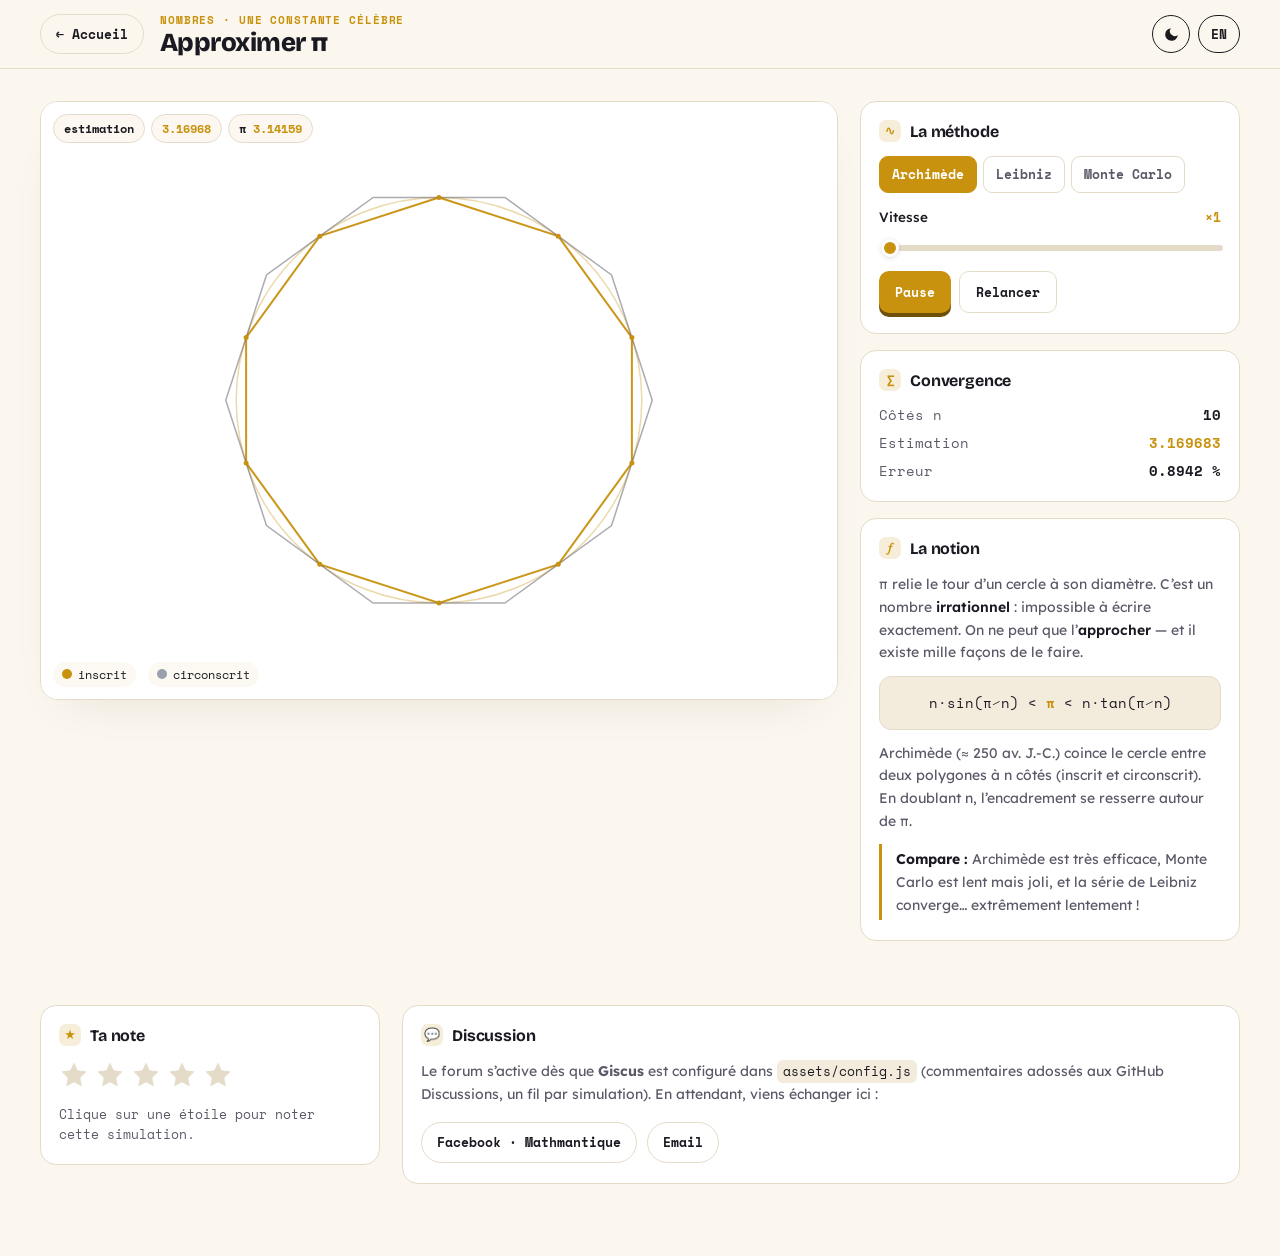
==== artifacts/approximation-pi/index.html @ d7e8f702 "maj 2" ====
<!DOCTYPE html>
<html lang="fr" data-theme="light">
<head>
<meta charset="UTF-8" />
<meta name="viewport" content="width=device-width, initial-scale=1.0" />
<title>Approximer π · antsamath</title>
<script>document.documentElement.dataset.theme=localStorage.getItem("antsamath-theme")||"light";document.documentElement.lang=localStorage.getItem("antsamath-lang")||"fr";</script>
<link rel="preconnect" href="https://fonts.googleapis.com" />
<link rel="preconnect" href="https://fonts.gstatic.com" crossorigin />
<link href="https://fonts.googleapis.com/css2?family=Bricolage+Grotesque:opsz,wght@12..96,500;12..96,700;12..96,800&family=Lexend:wght@300;400;500;600&family=Space+Mono:wght@400;700&display=swap" rel="stylesheet" />
<link rel="stylesheet" href="../../assets/theme-a.css" />
<link rel="stylesheet" href="../../assets/artifact.css" />
<style>
  body { --accent: #C9920E; }
  html[data-theme="dark"] body { --accent: #F4C20D; }
</style>
</head>
<body>
  <header class="art-nav">
    <a class="back" href="../../index.html">← <span data-fr="Accueil" data-en="Home">Accueil</span></a>
    <div class="art-head">
      <div class="tag" data-fr="Nombres · Une constante célèbre" data-en="Numbers · A famous constant">Nombres · Une constante célèbre</div>
      <h1 data-fr="Approximer π" data-en="Approximating π">Approximer π</h1>
    </div>
    <div class="art-tools">
      <button class="themebtn" type="button"></button>
      <button class="langbtn" type="button">EN</button>
    </div>
  </header>

  <main class="art-main">
    <div class="stage-wrap">
      <div class="stage">
        <canvas id="cv"></canvas>
        <div class="readouts">
          <span class="pill" data-fr="estimation" data-en="estimate">estimation</span><span class="pill"><b id="r-est">—</b></span>
          <span class="pill">π <b id="r-pi">3.14159</b></span>
        </div>
        <div class="legend" id="legend"></div>
      </div>
    </div>

    <aside class="panel">
      <div class="block">
        <h3><span class="ic">∿</span><span data-fr="La méthode" data-en="The method">La méthode</span></h3>
        <div class="seg" id="methods">
          <button data-m="archi" class="on" data-fr="Archimède" data-en="Archimedes">Archimède</button>
          <button data-m="leibniz" data-fr="Leibniz" data-en="Leibniz">Leibniz</button>
          <button data-m="mc" data-fr="Monte Carlo" data-en="Monte Carlo">Monte Carlo</button>
        </div>
        <div class="ctrl" style="margin-top:14px">
          <label><span data-fr="Vitesse" data-en="Speed">Vitesse</span><span class="val" id="v-speed">×1</span></label>
          <input type="range" id="s-speed" min="1" max="20" step="1" value="1" />
        </div>
        <div class="btnrow">
          <button class="mini primary" id="btn-play" data-fr="Pause" data-en="Pause">Pause</button>
          <button class="mini ghost" id="btn-reset" data-fr="Relancer" data-en="Restart">Relancer</button>
        </div>
      </div>

      <div class="block">
        <h3><span class="ic">∑</span><span data-fr="Convergence" data-en="Convergence">Convergence</span></h3>
        <div class="kv">
          <span class="k" id="k-step-lab" data-fr="Étape" data-en="Step">Étape</span><span class="v" id="k-step">—</span>
          <span class="k" data-fr="Estimation" data-en="Estimate">Estimation</span><span class="v hot" id="k-est">—</span>
          <span class="k" data-fr="Erreur" data-en="Error">Erreur</span><span class="v" id="k-err">—</span>
        </div>
      </div>

      <div class="block lesson">
        <h3><span class="ic">𝑓</span><span data-fr="La notion" data-en="The idea">La notion</span></h3>
        <p data-fr="π relie le tour d’un cercle à son diamètre. C’est un nombre <strong>irrationnel</strong> : impossible à écrire exactement. On ne peut que l’<strong>approcher</strong> — et il existe mille façons de le faire." data-en="π links a circle’s perimeter to its diameter. It is an <strong>irrational</strong> number: impossible to write exactly. We can only <strong>approximate</strong> it — and there are countless ways." data-html="1"></p>
        <div class="fbox" id="f-method">—</div>
        <p id="method-note"></p>
        <p class="tip" data-fr="<b>Compare :</b> Archimède est très efficace, Monte Carlo est lent mais joli, et la série de Leibniz converge… extrêmement lentement !" data-en="<b>Compare:</b> Archimedes is very efficient, Monte Carlo is slow but pretty, and Leibniz’s series converges… extremely slowly!" data-html="1"></p>
      </div>
    </aside>
  </main>

  <section class="feedback-wrap" id="feedback"></section>

  <script src="../../assets/config.js"></script>
  <script src="../../assets/common.js"></script>
  <script src="sim.js"></script>
  <script src="../../assets/feedback.js"></script>
</body>
</html>
---- assets/theme-a.css ----
/* antsamath — design tokens & composants partagés (Theme A : Playground)
   Mode clair par défaut + mode sombre via html[data-theme="dark"]. */

:root {
  --bg: #FBF7EE;
  --bg-2: #F3ECDD;
  --ink: #1B1A22;
  --ink-soft: #5C5867;
  --line: #E4DBC9;
  --card: #FFFFFF;
  --thumb-base: #FFFFFF;
  --accent: #FF6B3D;
  --shadow: rgba(40, 28, 14, .14);
  --display: "Bricolage Grotesque", system-ui, sans-serif;
  --body: "Lexend", system-ui, sans-serif;
  --mono: "Space Mono", ui-monospace, monospace;
  --r: 22px;
}
html[data-theme="dark"] {
  --bg: #15131B;
  --bg-2: #1F1C27;
  --ink: #F3EFE7;
  --ink-soft: #A7A0B2;
  --line: #302B3A;
  --card: #1E1B26;
  --thumb-base: #141019;
  --accent: #FF7A4D;
  --shadow: rgba(0, 0, 0, .55);
}

* { box-sizing: border-box; }
html { scroll-behavior: smooth; }
body {
  margin: 0;
  font-family: var(--body);
  background: var(--bg);
  color: var(--ink);
  -webkit-font-smoothing: antialiased;
  overflow-x: hidden;
  transition: background .35s ease, color .35s ease;
}
a { color: inherit; text-decoration: none; }
::selection { background: color-mix(in srgb, var(--accent) 40%, transparent); }

/* ---------- NAV ---------- */
.nav {
  position: sticky; top: 0; z-index: 50;
  display: flex; align-items: center; gap: 14px;
  padding: 14px clamp(16px, 5vw, 64px);
  background: color-mix(in srgb, var(--bg) 82%, transparent);
  backdrop-filter: blur(12px);
  border-bottom: 1px solid transparent;
  transition: border-color .3s, background .3s;
}
.nav.scrolled { border-bottom-color: var(--line); }
.brand { display: flex; align-items: center; gap: 11px; font-family: var(--display); font-weight: 800; font-size: 21px; letter-spacing: -.02em; }
.brand-mark { width: 30px; height: 30px; position: relative; flex: none; }
.brand-mark .orbit { position: absolute; inset: 0; border: 2px solid var(--ink); border-radius: 50%; }
.brand-mark .sun { position: absolute; top: 50%; left: 50%; width: 9px; height: 9px; margin: -4.5px; border-radius: 50%; background: var(--accent); }
.brand-mark .moon { position: absolute; top: 50%; left: 50%; width: 6px; height: 6px; margin: -3px; border-radius: 50%; background: #2E8BFF; transform-origin: -7px center; animation: orbit 4.5s linear infinite; }
@keyframes orbit { to { transform: rotate(360deg); } }
.brand b { color: var(--accent); }
.nav-spacer { flex: 1; }
.nav-links { display: flex; align-items: center; gap: 6px; }
.nav-links a.txtlink { font-family: var(--body); font-size: 14.5px; color: var(--ink-soft); padding: 8px 12px; border-radius: 10px; transition: color .2s, background .2s; }
.nav-links a.txtlink:hover { color: var(--ink); background: var(--bg-2); }

/* toggles : langue + thème */
.langbtn, .themebtn {
  font-family: var(--mono); font-size: 12.5px; font-weight: 700;
  border: 1.5px solid var(--ink); background: transparent; color: var(--ink);
  height: 38px; padding: 0 12px; border-radius: 999px; cursor: pointer; transition: all .2s;
  display: inline-flex; align-items: center; justify-content: center;
}
.themebtn { width: 38px; padding: 0; }
.themebtn svg { width: 17px; height: 17px; display: block; }
.langbtn:hover, .themebtn:hover { background: var(--ink); color: var(--bg); }
.gh { display: inline-grid; place-items: center; width: 38px; height: 38px; border-radius: 999px; border: 1.5px solid var(--line); color: var(--ink); transition: all .2s; }
.gh:hover { border-color: var(--ink); transform: rotate(-8deg); }
.gh svg { width: 18px; height: 18px; }

/* ---------- BOUTONS ---------- */
.btn {
  display: inline-flex; align-items: center; gap: 10px;
  font-family: var(--display); font-weight: 700; font-size: 16px;
  padding: 14px 24px; border-radius: 999px; cursor: pointer; border: 0;
  transition: transform .15s, box-shadow .2s; text-align: left;
}
.btn-primary { background: var(--ink); color: var(--bg); box-shadow: 0 8px 0 0 color-mix(in srgb, var(--accent) 70%, var(--ink)); }
.btn-primary:hover { transform: translateY(-2px); box-shadow: 0 10px 0 0 color-mix(in srgb, var(--accent) 70%, var(--ink)); }
.btn-primary:active { transform: translateY(4px); box-shadow: 0 2px 0 0 color-mix(in srgb, var(--accent) 70%, var(--ink)); }
.btn-ghost { background: transparent; color: var(--ink); border: 1.5px solid var(--line); }
.btn-ghost:hover { border-color: var(--ink); transform: translateY(-2px); }

/* ---------- CHIPS / FILTRES ---------- */
.filters { display: flex; flex-wrap: wrap; gap: 9px; }
.chip {
  font-family: var(--mono); font-size: 13px; font-weight: 700;
  padding: 9px 16px; border-radius: 999px; cursor: pointer;
  border: 1.5px solid var(--line); background: var(--card); color: var(--ink-soft);
  transition: all .18s;
}
.chip:hover { border-color: var(--ink); color: var(--ink); }
.chip.active { background: var(--ink); color: var(--bg); border-color: var(--ink); }

/* ---------- CARTE D'ARTEFACT ---------- */
.grid { display: grid; grid-template-columns: repeat(auto-fill, minmax(280px, 1fr)); gap: 22px; }
.card {
  display: flex; flex-direction: column; background: var(--card);
  border: 1px solid var(--line); border-radius: var(--r); overflow: hidden;
  transition: transform .22s cubic-bezier(.2,.9,.3,1.2), box-shadow .22s, border-color .22s;
  position: relative; opacity: 1; animation: cardIn .5s both;
}
@keyframes cardIn { from { opacity: 0; transform: translateY(14px); } to { opacity: 1; transform: translateY(0); } }
@media (prefers-reduced-motion: reduce) { .card { animation: none; opacity: 1; transform: none; } }
.card.is-hidden { display: none; }
.card:hover { transform: translateY(-7px); border-color: color-mix(in srgb, var(--c) 55%, var(--line)); box-shadow: 0 18px 38px -16px color-mix(in srgb, var(--c) 60%, transparent); }
.thumb {
  position: relative; aspect-ratio: 16 / 9;
  background: radial-gradient(120% 120% at 50% 0%, color-mix(in srgb, var(--c) 16%, var(--thumb-base)) 0%, color-mix(in srgb, var(--c) 6%, var(--thumb-base)) 70%);
  border-bottom: 1px solid color-mix(in srgb, var(--c) 18%, var(--line));
  transition: background .25s;
}
.card:hover .thumb { background: radial-gradient(120% 120% at 50% 0%, color-mix(in srgb, var(--c) 26%, var(--thumb-base)) 0%, color-mix(in srgb, var(--c) 10%, var(--thumb-base)) 70%); }
.thumb canvas { position: absolute; inset: 0; width: 100%; height: 100%; }
.thumb .num { position: absolute; top: 10px; right: 12px; font-family: var(--mono); font-size: 11px; font-weight: 700; color: color-mix(in srgb, var(--c) 75%, var(--ink)); opacity: .7; }
.thumb .badge-new { position: absolute; top: 10px; left: 12px; font-family: var(--mono); font-size: 10px; font-weight: 700; text-transform: uppercase; letter-spacing: .05em; color: #fff; background: var(--c); padding: 3px 8px; border-radius: 999px; }
.cbody { padding: 18px 20px 20px; display: flex; flex-direction: column; flex: 1; }
.ctop { display: flex; align-items: center; justify-content: space-between; gap: 10px; margin-bottom: 12px; }
.formula { font-family: var(--mono); font-size: 12px; font-weight: 700; color: var(--c); background: color-mix(in srgb, var(--c) 12%, var(--thumb-base)); padding: 4px 9px; border-radius: 7px; white-space: nowrap; overflow: hidden; text-overflow: ellipsis; max-width: 60%; }
.level { font-size: 10px; letter-spacing: 1px; color: var(--c); }
.ctitle { font-family: var(--display); font-weight: 700; font-size: 20px; letter-spacing: -.01em; margin: 0 0 7px; }
.cdesc { font-size: 14px; line-height: 1.5; color: var(--ink-soft); margin: 0 0 16px; font-weight: 300; flex: 1; }
.copen { display: inline-flex; align-items: center; gap: 7px; font-family: var(--mono); font-size: 12.5px; font-weight: 700; color: var(--ink); }
.copen .arr { transition: transform .2s; color: var(--c); }
.card:hover .copen .arr { transform: translateX(5px); }
.card .visits { font-family: var(--mono); font-size: 11px; color: var(--ink-soft); }

/* ---------- TOAST ---------- */
.toast {
  position: fixed; left: 50%; bottom: 28px; transform: translate(-50%, 20px);
  background: var(--ink); color: var(--bg); font-family: var(--mono); font-size: 13px; font-weight: 700;
  padding: 13px 20px; border-radius: 999px; z-index: 100; opacity: 0; pointer-events: none;
  transition: opacity .25s, transform .25s; box-shadow: 0 14px 30px -10px rgba(0,0,0,.4); max-width: 90vw; text-align: center;
}
.toast.show { opacity: 1; transform: translate(-50%, 0); }

/* ---------- FOOTER ---------- */
footer { padding: 48px clamp(16px, 5vw, 64px) 56px; border-top: 1px dashed var(--line); margin-top: 30px; }
.foot-inner { display: flex; flex-wrap: wrap; gap: 20px; align-items: center; justify-content: space-between; }
.foot-inner .fnote { font-size: 13.5px; color: var(--ink-soft); }
.foot-inner .fnote b { color: var(--accent); }
.foot-links { display: flex; gap: 16px; font-family: var(--mono); font-size: 13px; }
.foot-links a:hover { color: var(--accent); }
.swatches { display: flex; gap: 6px; }
.swatches i { width: 14px; height: 14px; border-radius: 4px; display: block; }

@media (max-width: 680px) {
  .nav-links a.txtlink { display: none; }
}
---- assets/artifact.css ----
/* antsamath — cadre partagé des artefacts (page de simulation)
   S'appuie sur les tokens de theme-a.css. */

.art-nav {
  position: sticky; top: 0; z-index: 50;
  display: flex; align-items: center; gap: 16px;
  padding: 12px clamp(14px, 4vw, 40px);
  background: color-mix(in srgb, var(--bg) 85%, transparent);
  backdrop-filter: blur(12px);
  border-bottom: 1px solid var(--line);
}
.back {
  display: inline-flex; align-items: center; gap: 8px;
  font-family: var(--mono); font-size: 13px; font-weight: 700;
  padding: 9px 15px; border-radius: 999px; border: 1.5px solid var(--line);
  transition: all .18s; white-space: nowrap;
}
.back:hover { border-color: var(--accent); color: var(--accent); transform: translateX(-3px); }
.art-head { flex: 1; min-width: 0; }
.art-head .tag { font-family: var(--mono); font-size: 11px; font-weight: 700; text-transform: uppercase; letter-spacing: .08em; color: var(--accent); }
.art-head h1 { font-family: var(--display); font-weight: 800; letter-spacing: -.02em; font-size: clamp(18px, 3vw, 26px); margin: 1px 0 0; line-height: 1.05; }
.art-tools { display: flex; gap: 8px; align-items: center; }

.art-main {
  display: grid; grid-template-columns: 1.35fr minmax(330px, 380px); gap: 22px;
  padding: clamp(18px, 3vw, 32px) clamp(14px, 4vw, 40px) 60px;
  align-items: start; max-width: 1320px; margin: 0 auto;
}
@media (max-width: 900px) { .art-main { grid-template-columns: 1fr; } }

/* ----- SCÈNE ----- */
.stage-wrap { position: sticky; top: 74px; }
@media (max-width: 900px) { .stage-wrap { position: static; } }
.stage {
  position: relative; aspect-ratio: 4 / 3; max-height: 76vh;
  background: var(--card); border: 1px solid var(--line); border-radius: 18px; overflow: hidden;
  box-shadow: 0 20px 50px -30px var(--shadow);
}
.stage canvas { position: absolute; inset: 0; width: 100%; height: 100%; display: block; }
.readouts {
  position: absolute; top: 12px; left: 12px; display: flex; flex-wrap: wrap; gap: 6px; max-width: calc(100% - 24px);
}
.readouts .pill {
  font-family: var(--mono); font-size: 12px; font-weight: 700;
  background: color-mix(in srgb, var(--bg) 78%, transparent); backdrop-filter: blur(6px);
  border: 1px solid var(--line); padding: 5px 10px; border-radius: 999px;
}
.readouts .pill b { color: var(--accent); }
.legend { position: absolute; bottom: 12px; left: 12px; display: flex; flex-wrap: wrap; gap: 12px; font-family: var(--mono); font-size: 11.5px; }
.legend span { display: inline-flex; align-items: center; gap: 6px; background: color-mix(in srgb, var(--bg) 70%, transparent); padding: 4px 9px; border-radius: 999px; backdrop-filter: blur(6px); }
.legend i { width: 10px; height: 10px; border-radius: 50%; display: block; }

/* ----- PANNEAU ----- */
.panel { display: flex; flex-direction: column; gap: 16px; }
.block { background: var(--card); border: 1px solid var(--line); border-radius: 16px; padding: 18px 18px 20px; }
.block > h3 { font-family: var(--display); font-weight: 700; font-size: 16px; margin: 0 0 14px; display: flex; align-items: center; gap: 9px; letter-spacing: -.01em; white-space: nowrap; }
.block > h3 .ic { width: 22px; height: 22px; border-radius: 7px; background: color-mix(in srgb, var(--accent) 16%, var(--card)); color: var(--accent); display: inline-grid; place-items: center; font-size: 13px; }

/* contrôles */
.ctrl { margin-bottom: 16px; }
.ctrl:last-child { margin-bottom: 0; }
.ctrl label { display: flex; justify-content: space-between; align-items: baseline; font-size: 13.5px; font-weight: 500; margin-bottom: 8px; gap: 10px; }
.ctrl label .val { font-family: var(--mono); font-weight: 700; color: var(--accent); font-size: 13px; }
input[type="range"] { -webkit-appearance: none; appearance: none; width: 100%; height: 6px; border-radius: 999px; background: var(--line); outline: none; cursor: pointer; }
input[type="range"]::-webkit-slider-thumb { -webkit-appearance: none; width: 18px; height: 18px; border-radius: 50%; background: var(--accent); border: 3px solid var(--card); box-shadow: 0 1px 5px var(--shadow); cursor: pointer; }
input[type="range"]::-moz-range-thumb { width: 16px; height: 16px; border-radius: 50%; background: var(--accent); border: 3px solid var(--card); cursor: pointer; }

.seg { display: flex; flex-wrap: wrap; gap: 6px; }
.seg button { font-family: var(--mono); font-size: 12.5px; font-weight: 700; padding: 8px 12px; border-radius: 9px; border: 1.5px solid var(--line); background: transparent; color: var(--ink-soft); cursor: pointer; transition: all .16s; }
.seg button:hover { border-color: var(--ink); color: var(--ink); }
.seg button.on { background: var(--accent); border-color: var(--accent); color: #fff; }

.btnrow { display: flex; flex-wrap: wrap; gap: 8px; }
.mini { font-family: var(--mono); font-size: 13px; font-weight: 700; padding: 10px 16px; border-radius: 10px; border: 0; cursor: pointer; transition: transform .14s, box-shadow .2s, background .2s; }
.mini.primary { background: var(--accent); color: #fff; box-shadow: 0 4px 0 0 color-mix(in srgb, var(--accent) 55%, #000); }
.mini.primary:hover { transform: translateY(-1px); }
.mini.primary:active { transform: translateY(3px); box-shadow: 0 1px 0 0 color-mix(in srgb, var(--accent) 55%, #000); }
.mini.ghost { background: transparent; border: 1.5px solid var(--line); color: var(--ink); }
.mini.ghost:hover { border-color: var(--ink); }
.toggle-row { display: flex; align-items: center; justify-content: space-between; gap: 12px; font-size: 13.5px; }
.switch { position: relative; width: 42px; height: 24px; flex: none; }
.switch input { opacity: 0; width: 0; height: 0; }
.switch .track { position: absolute; inset: 0; background: var(--line); border-radius: 999px; transition: .2s; }
.switch .track::before { content: ""; position: absolute; width: 18px; height: 18px; left: 3px; top: 3px; background: #fff; border-radius: 50%; transition: .2s; box-shadow: 0 1px 3px rgba(0,0,0,.3); }
.switch input:checked + .track { background: var(--accent); }
.switch input:checked + .track::before { transform: translateX(18px); }

/* pédagogie */
.lesson p { font-size: 14px; line-height: 1.62; color: var(--ink-soft); margin: 0 0 12px; }
.lesson p:last-child { margin-bottom: 0; }
.lesson strong { color: var(--ink); font-weight: 600; }
.fbox { font-family: var(--mono); font-size: 14px; background: var(--bg-2); border: 1px solid var(--line); border-radius: 12px; padding: 14px 16px; margin: 12px 0; text-align: center; color: var(--ink); line-height: 1.7; overflow-x: auto; }
.fbox .hot { color: var(--accent); font-weight: 700; }
.kv { display: grid; grid-template-columns: 1fr auto; gap: 8px 14px; font-family: var(--mono); font-size: 13.5px; }
.kv .k { color: var(--ink-soft); }
.kv .v { font-weight: 700; text-align: right; }
.kv .v.hot { color: var(--accent); }
.tip { font-size: 13px; line-height: 1.55; color: var(--ink-soft); border-left: 3px solid var(--accent); padding: 4px 0 4px 14px; margin-top: 4px; }
.tip b { color: var(--ink); }

/* ---------- NOTATION + FORUM (feedback partagé) ---------- */
.feedback-wrap { max-width: 1320px; margin: 0 auto; padding: 4px clamp(14px, 4vw, 40px) 72px; display: grid; grid-template-columns: 340px 1fr; gap: 22px; align-items: start; }
@media (max-width: 760px) { .feedback-wrap { grid-template-columns: 1fr; } }
.stars { display: flex; gap: 6px; }
.stars button { background: none; border: 0; padding: 0; cursor: pointer; line-height: 0; color: var(--line); transition: transform .12s, color .15s; }
.stars button svg { width: 30px; height: 30px; display: block; }
.stars button.fill { color: var(--accent); }
.stars button:hover { transform: scale(1.18); }
.rate-note { font-family: var(--mono); font-size: 13px; color: var(--ink-soft); margin-top: 14px; }
.rate-note b { color: var(--accent); }
.giscus-ph { font-size: 14px; line-height: 1.62; color: var(--ink-soft); }
.giscus-ph code { font-family: var(--mono); font-size: 12.5px; background: var(--bg-2); padding: 2px 6px; border-radius: 6px; color: var(--ink); }
.giscus-ph .ph-row { display: flex; flex-wrap: wrap; gap: 10px; margin-top: 16px; }
.giscus-ph a.pill-link { font-family: var(--mono); font-size: 13px; font-weight: 700; padding: 9px 15px; border-radius: 999px; border: 1.5px solid var(--line); color: var(--ink); transition: all .18s; }
.giscus-ph a.pill-link:hover { border-color: var(--accent); color: var(--accent); }
.giscus-mount { min-height: 40px; }
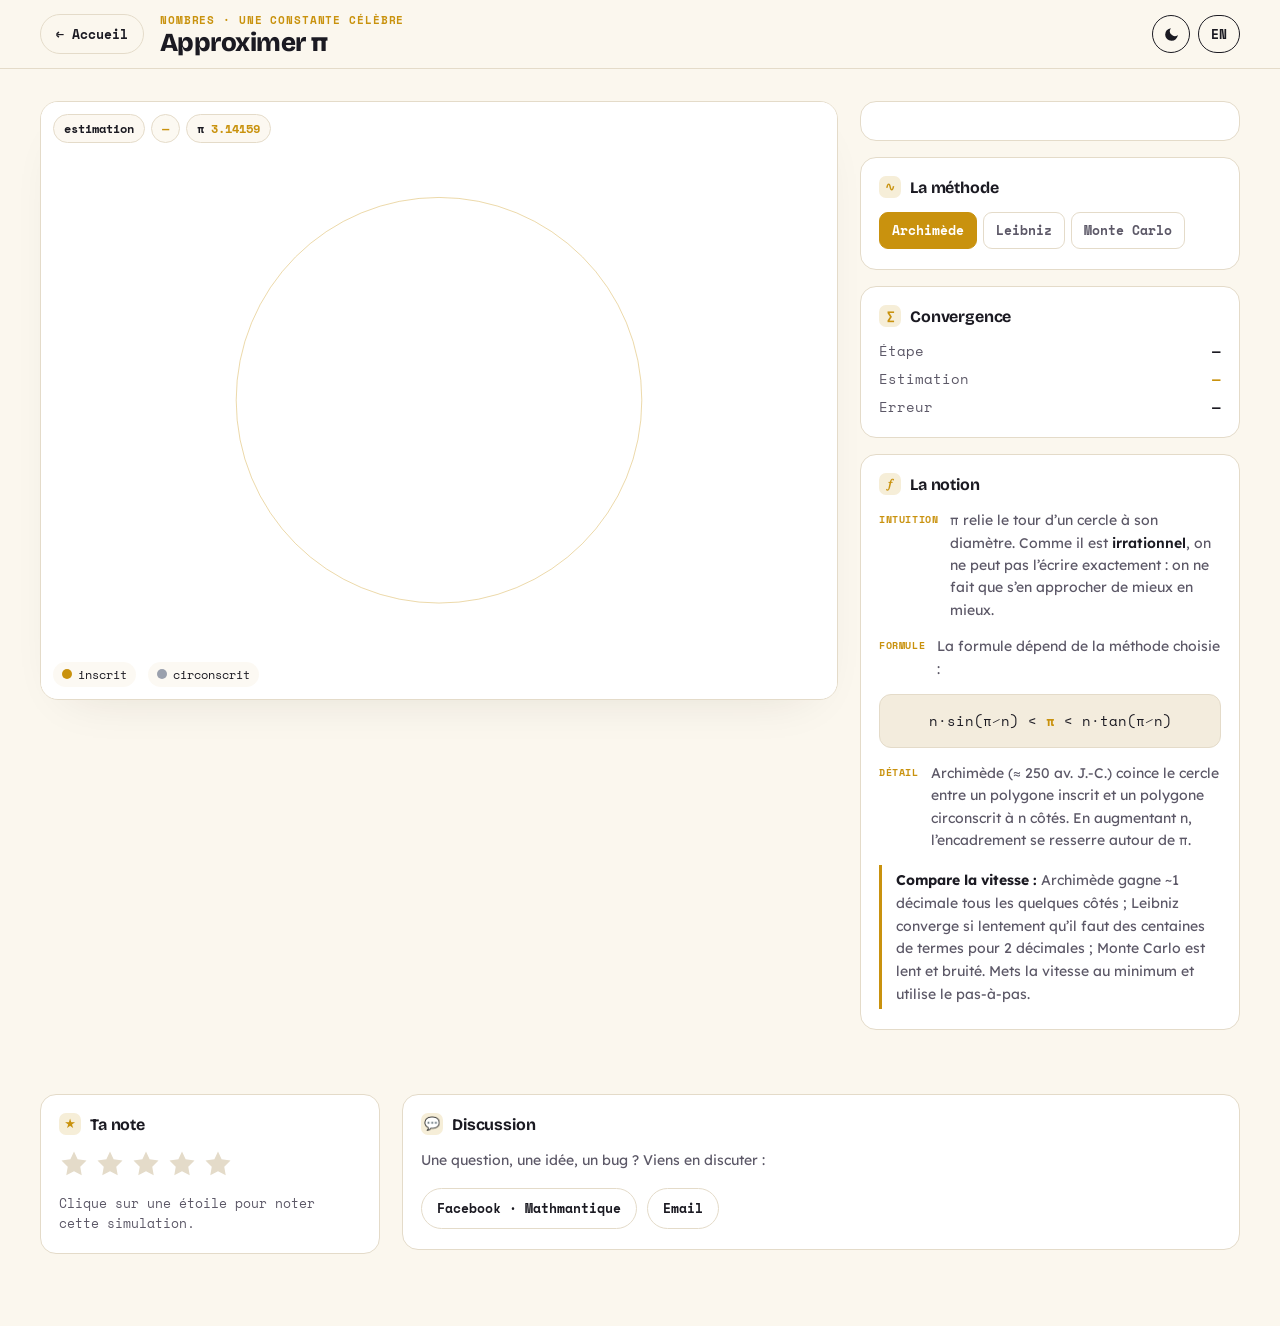
==== commit 9dd0d56e: "black scholes" ====
--- a/artifacts/approximation-pi/index.html
+++ b/artifacts/approximation-pi/index.html
@@ -41,20 +41,14 @@
     </div>
 
     <aside class="panel">
+      <div class="block" id="sim-controls"></div>
+
       <div class="block">
         <h3><span class="ic">∿</span><span data-fr="La méthode" data-en="The method">La méthode</span></h3>
-        <div class="seg" id="methods">
+        <div class="seg" id="methods" data-tip-fr="Trois façons historiques d’approcher π. Archimède encadre le cercle par des polygones ; Leibniz additionne une série infinie ; Monte Carlo utilise le hasard." data-tip-en="Three historical ways to approach π. Archimedes brackets the circle with polygons; Leibniz sums an infinite series; Monte Carlo uses randomness.">
           <button data-m="archi" class="on" data-fr="Archimède" data-en="Archimedes">Archimède</button>
           <button data-m="leibniz" data-fr="Leibniz" data-en="Leibniz">Leibniz</button>
           <button data-m="mc" data-fr="Monte Carlo" data-en="Monte Carlo">Monte Carlo</button>
-        </div>
-        <div class="ctrl" style="margin-top:14px">
-          <label><span data-fr="Vitesse" data-en="Speed">Vitesse</span><span class="val" id="v-speed">×1</span></label>
-          <input type="range" id="s-speed" min="1" max="20" step="1" value="1" />
-        </div>
-        <div class="btnrow">
-          <button class="mini primary" id="btn-play" data-fr="Pause" data-en="Pause">Pause</button>
-          <button class="mini ghost" id="btn-reset" data-fr="Relancer" data-en="Restart">Relancer</button>
         </div>
       </div>
 
@@ -69,10 +63,20 @@
 
       <div class="block lesson">
         <h3><span class="ic">𝑓</span><span data-fr="La notion" data-en="The idea">La notion</span></h3>
-        <p data-fr="π relie le tour d’un cercle à son diamètre. C’est un nombre <strong>irrationnel</strong> : impossible à écrire exactement. On ne peut que l’<strong>approcher</strong> — et il existe mille façons de le faire." data-en="π links a circle’s perimeter to its diameter. It is an <strong>irrational</strong> number: impossible to write exactly. We can only <strong>approximate</strong> it — and there are countless ways." data-html="1"></p>
-        <div class="fbox" id="f-method">—</div>
-        <p id="method-note"></p>
-        <p class="tip" data-fr="<b>Compare :</b> Archimède est très efficace, Monte Carlo est lent mais joli, et la série de Leibniz converge… extrêmement lentement !" data-en="<b>Compare:</b> Archimedes is very efficient, Monte Carlo is slow but pretty, and Leibniz’s series converges… extremely slowly!" data-html="1"></p>
+        <div class="step">
+          <span class="lab" data-fr="Intuition" data-en="Intuition">Intuition</span>
+          <div class="body" data-fr="π relie le tour d’un cercle à son diamètre. Comme il est <strong>irrationnel</strong>, on ne peut pas l’écrire exactement : on ne fait que s’en approcher de mieux en mieux." data-en="π links a circle’s perimeter to its diameter. Being <strong>irrational</strong>, it can’t be written exactly: we only get closer and closer." data-html="1"></div>
+        </div>
+        <div class="step">
+          <span class="lab" data-fr="Formule" data-en="Formula">Formule</span>
+          <div class="body" id="method-formula-note" data-fr="La formule dépend de la méthode choisie :" data-en="The formula depends on the chosen method:" data-html="1"></div>
+          <div class="fbox" id="f-method">—</div>
+        </div>
+        <div class="step">
+          <span class="lab" data-fr="Détail" data-en="Detail">Détail</span>
+          <div class="body" id="method-note" data-html="1"></div>
+        </div>
+        <p class="tip" data-fr="<b>Compare la vitesse :</b> Archimède gagne ~1 décimale tous les quelques côtés ; Leibniz converge si lentement qu’il faut des centaines de termes pour 2 décimales ; Monte Carlo est lent et bruité. Mets la vitesse au minimum et utilise le pas-à-pas." data-en="<b>Compare the speed:</b> Archimedes gains ~1 digit every few sides; Leibniz converges so slowly it needs hundreds of terms for 2 digits; Monte Carlo is slow and noisy. Set speed to minimum and use Step." data-html="1"></p>
       </div>
     </aside>
   </main>
@@ -81,6 +85,7 @@
 
   <script src="../../assets/config.js"></script>
   <script src="../../assets/common.js"></script>
+  <script src="../../assets/simkit.js"></script>
   <script src="sim.js"></script>
   <script src="../../assets/feedback.js"></script>
 </body>
--- a/assets/artifact.css
+++ b/assets/artifact.css
@@ -98,6 +98,46 @@
 .tip { font-size: 13px; line-height: 1.55; color: var(--ink-soft); border-left: 3px solid var(--accent); padding: 4px 0 4px 14px; margin-top: 4px; }
 .tip b { color: var(--ink); }
 
+/* ---------- SIMKIT : transport + horloge + vitesse ---------- */
+.simctrl .clock { display: flex; align-items: baseline; gap: 10px; margin-bottom: 14px; flex-wrap: wrap; }
+.simctrl .clock-main { font-family: var(--mono); font-weight: 700; font-size: 23px; color: var(--accent); letter-spacing: -.01em; line-height: 1; }
+.simctrl .clock-sub { font-family: var(--mono); font-size: 12px; color: var(--ink-soft); }
+.simctrl .transport { display: flex; flex-wrap: wrap; gap: 8px; margin-bottom: 16px; }
+.simctrl .transport .mini { flex: 1 1 auto; min-width: 86px; }
+.simctrl .ctrl { margin-bottom: 0; }
+
+/* ---------- info-bulles ⓘ ---------- */
+.info-ic {
+  display: inline-grid; place-items: center; width: 15px; height: 15px;
+  border-radius: 50%; border: 1.3px solid var(--ink-soft); color: var(--ink-soft);
+  font-family: var(--mono); font-size: 9px; font-weight: 700; font-style: normal;
+  margin-left: 6px; cursor: help; position: relative; vertical-align: middle;
+  transition: border-color .15s, color .15s; user-select: none;
+}
+.info-ic:hover, .info-ic.open, .info-ic:focus-visible { border-color: var(--accent); color: var(--accent); outline: none; }
+.info-pop {
+  position: absolute; bottom: 150%; left: 50%; transform: translateX(-50%) translateY(4px);
+  width: 220px; max-width: 52vw;
+  background: var(--ink); color: var(--bg);
+  font-family: var(--body); font-style: normal; font-weight: 400; font-size: 12.5px; line-height: 1.5;
+  text-align: left; padding: 10px 12px; border-radius: 10px;
+  opacity: 0; visibility: hidden; transition: opacity .16s, transform .16s; z-index: 40;
+  box-shadow: 0 12px 30px -10px rgba(0,0,0,.5); pointer-events: none;
+}
+.info-pop::after { content: ""; position: absolute; top: 100%; left: 50%; transform: translateX(-50%); border: 6px solid transparent; border-top-color: var(--ink); }
+.info-ic:hover .info-pop, .info-ic:focus .info-pop, .info-ic:focus-visible .info-pop, .info-ic.open .info-pop { opacity: 1; visibility: visible; transform: translateX(-50%) translateY(0); }
+
+/* ---------- théorie progressive ---------- */
+.lesson .step { display: grid; grid-template-columns: auto 1fr; gap: 4px 12px; margin: 0 0 14px; align-items: start; }
+.lesson .step:last-child { margin-bottom: 0; }
+.lesson .step .lab {
+  font-family: var(--mono); font-size: 10px; font-weight: 700; text-transform: uppercase; letter-spacing: .06em;
+  color: var(--accent); padding-top: 3px; white-space: nowrap;
+}
+.lesson .step .body { font-size: 14px; line-height: 1.6; color: var(--ink-soft); }
+.lesson .step .body strong { color: var(--ink); font-weight: 600; }
+.lesson .step .fbox { grid-column: 1 / -1; margin: 10px 0 0; }
+
 /* ---------- NOTATION + FORUM (feedback partagé) ---------- */
 .feedback-wrap { max-width: 1320px; margin: 0 auto; padding: 4px clamp(14px, 4vw, 40px) 72px; display: grid; grid-template-columns: 340px 1fr; gap: 22px; align-items: start; }
 @media (max-width: 760px) { .feedback-wrap { grid-template-columns: 1fr; } }
